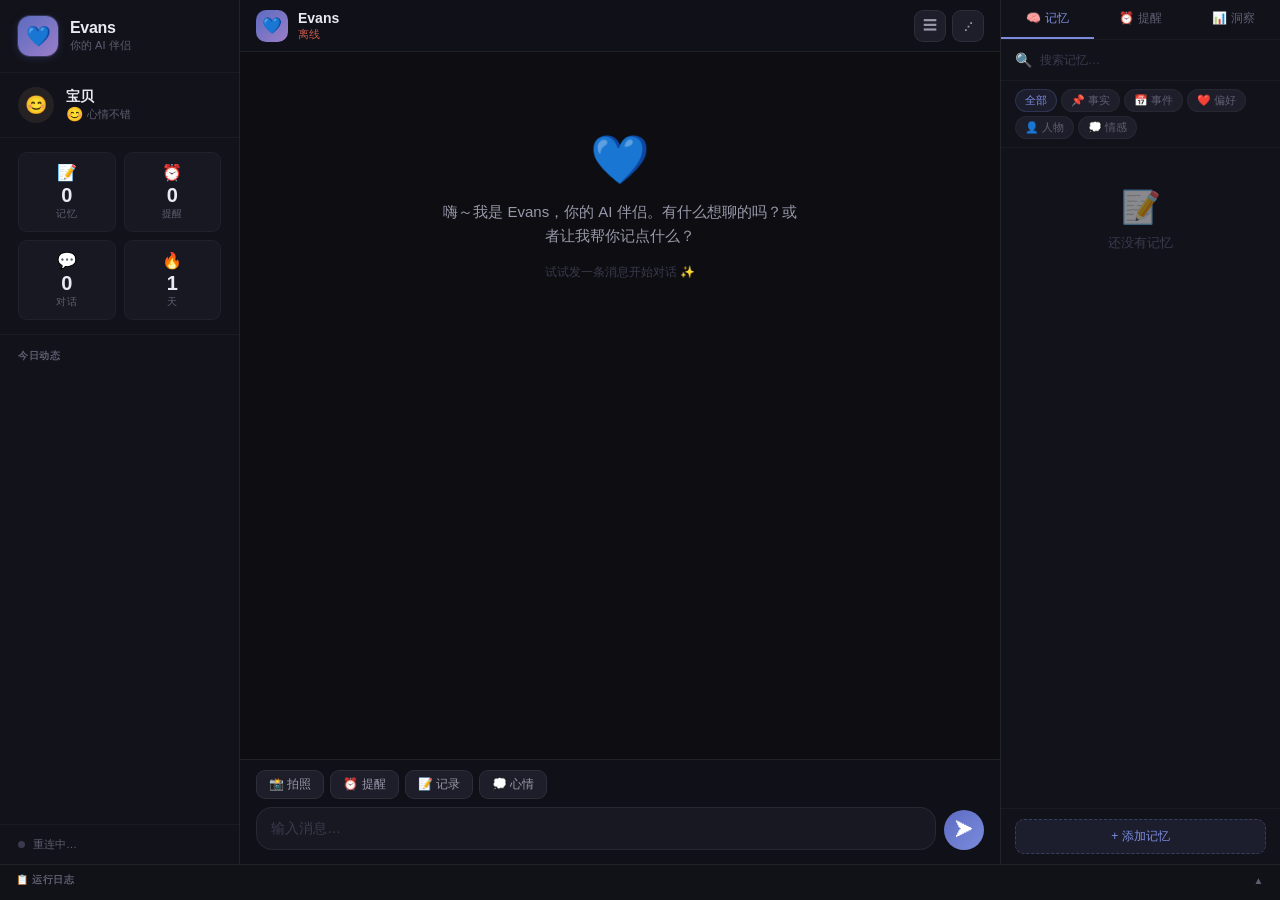
==== static/index.html @ 9df2a65f "feat: Evans AI Companion - 记忆/提醒/陪伴/感知 四大支柱: - 🧠 结构化记忆系统 (事实/事件/偏好/人物/情感) - ⏰ 自然语言提醒引擎 - 💬 温暖人设陪伴对话 " ====
<!DOCTYPE html>
<html lang="zh-CN">
<head>
  <meta charset="UTF-8" />
  <meta name="viewport" content="width=device-width, initial-scale=1.0" />
  <title>Evans — AI 伴侣</title>
  <link rel="stylesheet" href="style.css" />
</head>
<body>

<div id="app">

  <!-- ══════════ 左侧边栏 ══════════ -->
  <aside id="sidebar-left">
    <!-- 品牌 -->
    <div class="sidebar-brand">
      <div class="brand-avatar">💙</div>
      <div class="brand-info">
        <h1>Evans</h1>
        <span id="brandStatus">你的 AI 伴侣</span>
      </div>
    </div>

    <!-- 用户资料 -->
    <div class="sidebar-profile">
      <div class="profile-avatar">😊</div>
      <div>
        <div class="profile-name" id="userName">宝贝</div>
        <div class="profile-mood"><span class="mood-emoji" id="moodEmoji">😊</span><span id="moodText">心情不错</span></div>
      </div>
    </div>

    <!-- 快速统计 -->
    <div class="sidebar-stats">
      <div class="stat-card">
        <div class="stat-icon">📝</div>
        <div class="stat-value" id="statMemories">0</div>
        <div class="stat-label">记忆</div>
      </div>
      <div class="stat-card">
        <div class="stat-icon">⏰</div>
        <div class="stat-value" id="statReminders">0</div>
        <div class="stat-label">提醒</div>
      </div>
      <div class="stat-card">
        <div class="stat-icon">💬</div>
        <div class="stat-value" id="statChats">0</div>
        <div class="stat-label">对话</div>
      </div>
      <div class="stat-card">
        <div class="stat-icon">🔥</div>
        <div class="stat-value" id="statStreak">1</div>
        <div class="stat-label">天</div>
      </div>
    </div>

    <!-- 今日时间线 -->
    <div class="sidebar-timeline">
      <div class="timeline-title">今日动态</div>
      <div class="timeline-dots" id="timelineDots">
        <!-- JS 生成 -->
      </div>
    </div>

    <!-- 连接状态 -->
    <div class="sidebar-footer">
      <div class="conn-dot" id="connDot"></div>
      <span id="connText">连接中…</span>
    </div>
  </aside>

  <!-- ══════════ 中间聊天区 ══════════ -->
  <main id="chat-main">
    <!-- 聊天头部 -->
    <div class="chat-header">
      <div class="chat-header-left">
        <div class="chat-header-avatar">💙</div>
        <div class="chat-header-info">
          <h2>Evans</h2>
          <span id="headerStatus">在线</span>
        </div>
      </div>
      <div class="chat-header-actions">
        <button class="sidebar-toggle-left" onclick="toggleSidebar('left')" title="侧栏">☰</button>
        <button class="sidebar-toggle-right" onclick="toggleSidebar('right')" title="面板">⋰</button>
      </div>
    </div>

    <!-- 消息容器 -->
    <div class="chat-messages" id="chatMessages">
      <div class="chat-welcome" id="chatWelcome">
        <div class="welcome-avatar">💙</div>
        <div class="welcome-text">嗨～我是 Evans，你的 AI 伴侣。有什么想聊的吗？或者让我帮你记点什么？</div>
        <div class="welcome-hint">试试发一条消息开始对话 ✨</div>
      </div>
    </div>

    <!-- 打字指示器 -->
    <div class="typing-indicator" id="typingIndicator">
      <div class="typing-avatar">💙</div>
      <div class="typing-dots"><span></span><span></span><span></span></div>
    </div>

    <!-- 输入区 -->
    <div class="chat-input-area">
      <div class="quick-actions">
        <button class="quick-action-btn" onclick="toggleCamera()" id="btnCamera">📸 拍照</button>
        <button class="quick-action-btn" onclick="openModal('reminderModal')">⏰ 提醒</button>
        <button class="quick-action-btn" onclick="openModal('memoryModal')">📝 记录</button>
        <button class="quick-action-btn" onclick="sendMoodCheck()">💭 心情</button>
      </div>

      <!-- 相机预览 -->
      <div class="camera-preview" id="cameraPreview">
        <video id="cameraVideo" autoplay muted playsinline></video>
        <canvas id="cameraCanvas" style="display:none"></canvas>
        <div class="camera-overlay" id="cameraOverlay">正在启动摄像头…</div>
        <div class="camera-actions">
          <button class="capture-btn" onclick="captureAndSend()">📸 拍照分析</button>
          <button onclick="toggleCamera()">关闭</button>
        </div>
      </div>

      <div class="chat-input-row">
        <textarea id="chatInput" placeholder="输入消息…" rows="1"></textarea>
        <button class="send-btn" id="sendBtn" onclick="sendMessage()">➤</button>
      </div>
    </div>
  </main>

  <!-- ══════════ 右侧面板 ══════════ -->
  <aside id="sidebar-right">
    <!-- 标签页 -->
    <div class="panel-tabs">
      <button class="panel-tab active" data-tab="memory" onclick="switchTab('memory')">🧠 记忆</button>
      <button class="panel-tab" data-tab="reminders" onclick="switchTab('reminders')">⏰ 提醒</button>
      <button class="panel-tab" data-tab="insights" onclick="switchTab('insights')">📊 洞察</button>
    </div>

    <!-- 记忆面板 -->
    <div class="tab-content active" id="tabMemory">
      <div class="memory-search">
        <span class="search-icon">🔍</span>
        <input type="text" placeholder="搜索记忆…" id="memorySearchInput" oninput="filterMemories()">
      </div>
      <div class="memory-categories">
        <button class="cat-tag active" data-cat="all" onclick="filterCat('all')">全部</button>
        <button class="cat-tag" data-cat="fact" onclick="filterCat('fact')">📌 事实</button>
        <button class="cat-tag" data-cat="event" onclick="filterCat('event')">📅 事件</button>
        <button class="cat-tag" data-cat="preference" onclick="filterCat('preference')">❤️ 偏好</button>
        <button class="cat-tag" data-cat="people" onclick="filterCat('people')">👤 人物</button>
        <button class="cat-tag" data-cat="emotion" onclick="filterCat('emotion')">💭 情感</button>
      </div>
      <div class="memory-list" id="memoryList">
        <div class="empty-state" id="memoryEmpty">
          <div class="empty-state-icon">📝</div>
          <div>还没有记忆</div>
        </div>
      </div>
      <div class="memory-add-bar">
        <button class="add-btn" onclick="openModal('memoryModal')">+ 添加记忆</button>
      </div>
    </div>

    <!-- 提醒面板 -->
    <div class="tab-content" id="tabReminders">
      <div class="reminder-list" id="reminderList">
        <div class="empty-state" id="reminderEmpty">
          <div class="empty-state-icon">⏰</div>
          <div>暂无提醒</div>
        </div>
      </div>
      <div class="memory-add-bar">
        <button class="add-btn" onclick="openModal('reminderModal')">+ 添加提醒</button>
      </div>
    </div>

    <!-- 洞察面板 -->
    <div class="tab-content" id="tabInsights">
      <div class="insights-content">
        <div class="insight-section">
          <h3>今日心情</h3>
          <div class="mood-emoji-display" id="insightMoodEmoji">😊</div>
          <div class="mood-label" id="insightMoodLabel">心情不错</div>
        </div>
        <div class="insight-section">
          <h3>最近情绪趋势</h3>
          <div class="mood-chart" id="moodChart">
            <!-- JS 生成 -->
          </div>
        </div>
        <div class="insight-section">
          <h3>主动关怀记录</h3>
          <div class="proactivity-log" id="proactivityLog">
            <div class="empty-state"><div class="empty-state-icon">✨</div><div>暂无</div></div>
          </div>
        </div>
      </div>
    </div>
  </aside>

</div>

<!-- ══════════ 底部日志 ══════════ -->
<div id="log-footer">
  <div class="log-toggle" onclick="toggleLog()">
    <span>📋 运行日志</span>
    <span class="log-toggle-chevron">▲</span>
  </div>
  <div class="log-list" id="logList"></div>
</div>

<!-- ══════════ 添加记忆弹窗 ══════════ -->
<div class="modal-overlay" id="memoryModal">
  <div class="modal">
    <div class="modal-header">
      <span>📝 添加记忆</span>
      <button class="modal-close" onclick="closeModal('memoryModal')">✕</button>
    </div>
    <div class="modal-body">
      <label>
        内容
        <textarea id="memoryContent" placeholder="想记住什么？"></textarea>
      </label>
      <label>
        分类
        <select id="memoryCategory">
          <option value="fact">📌 事实</option>
          <option value="event">📅 事件</option>
          <option value="preference">❤️ 偏好</option>
          <option value="people">👤 人物</option>
          <option value="emotion">💭 情感</option>
        </select>
      </label>
    </div>
    <div class="modal-footer">
      <button class="btn-modal secondary" onclick="closeModal('memoryModal')">取消</button>
      <button class="btn-modal primary" onclick="addMemory()">保存</button>
    </div>
  </div>
</div>

<!-- ══════════ 添加提醒弹窗 ══════════ -->
<div class="modal-overlay" id="reminderModal">
  <div class="modal">
    <div class="modal-header">
      <span>⏰ 添加提醒</span>
      <button class="modal-close" onclick="closeModal('reminderModal')">✕</button>
    </div>
    <div class="modal-body">
      <label>
        提醒内容
        <input type="text" id="reminderContent" placeholder="比如：下午3点开会">
      </label>
      <label>
        时间
        <input type="datetime-local" id="reminderTime">
      </label>
    </div>
    <div class="modal-footer">
      <button class="btn-modal secondary" onclick="closeModal('reminderModal')">取消</button>
      <button class="btn-modal primary" onclick="addReminder()">保存</button>
    </div>
  </div>
</div>

<script src="app.js"></script>
</body>
</html>
---- static/style.css ----
/* ═══════════════════════════════════════════════
   Evans AI Companion — Warm Dark Theme
   ═══════════════════════════════════════════════ */

:root {
  --bg-0:      #0d0d12;
  --bg-1:      #12121a;
  --bg-2:      #181822;
  --bg-3:      #1e1e2a;
  --bg-4:      #262636;
  --bg-hover:  rgba(255,255,255,.04);
  --text-1:    #eaeaf2;
  --text-2:    #9898aa;
  --text-3:    #5e5e72;
  --text-4:    #3a3a4e;
  --sep:       rgba(255,255,255,.07);
  --sep-2:     rgba(255,255,255,.04);
  --accent:    #7b8cde;
  --accent-2:  #5c6bc0;
  --accent-bg: rgba(123,140,222,.10);
  --green:     #4caf72;
  --green-bg:  rgba(76,175,114,.10);
  --yellow:    #c4975a;
  --yellow-bg: rgba(196,151,90,.10);
  --red:       #c4594a;
  --red-bg:    rgba(196,89,74,.10);
  --purple:    #9b7ec8;
  --purple-bg: rgba(155,126,200,.10);
  --teal:      #5fa8b8;
  --teal-bg:   rgba(95,168,184,.10);
  --orange:    #c48050;
  --orange-bg: rgba(196,128,80,.10);
  --warm:      #d4a574;
  --warm-bg:   rgba(212,165,116,.10);
  --pink:      #c4748a;
  --pink-bg:   rgba(196,116,138,.10);
  --r-xs: 6px;
  --r-sm: 9px;
  --r:    12px;
  --r-lg: 16px;
  --r-xl: 20px;
  --font:      -apple-system, 'SF Pro Text', 'Helvetica Neue', 'PingFang SC', 'Hiragino Sans GB', sans-serif;
  --font-mono: 'SF Mono', 'Menlo', 'Consolas', monospace;
  --shadow-sm: 0 1px 4px rgba(0,0,0,.45);
  --shadow:    0 4px 16px rgba(0,0,0,.55);
}

*, *::before, *::after { box-sizing: border-box; margin: 0; padding: 0; }
html, body { height: 100%; overflow: hidden; }
body {
  background: var(--bg-0);
  color: var(--text-1);
  font-family: var(--font);
  font-size: 13px;
  -webkit-font-smoothing: antialiased;
  display: flex;
  flex-direction: column;
}

#app {
  flex: 1;
  display: grid;
  grid-template-columns: 240px 1fr 280px;
  overflow: hidden;
}

/* ══════════ LEFT SIDEBAR ══════════ */
#sidebar-left {
  background: var(--bg-1);
  border-right: 1px solid var(--sep);
  display: flex;
  flex-direction: column;
  overflow-y: auto;
}

.sidebar-brand {
  display: flex; align-items: center; gap: 12px;
  padding: 16px 18px;
  border-bottom: 1px solid var(--sep-2);
}
.brand-avatar {
  width: 40px; height: 40px; border-radius: 12px;
  background: linear-gradient(135deg, var(--accent-2), var(--purple));
  display: flex; align-items: center; justify-content: center;
  font-size: 20px;
  box-shadow: 0 0 0 1px rgba(123,140,222,.25), 0 2px 8px rgba(92,107,192,.25);
}
.brand-info h1 { font-size: 16px; font-weight: 700; letter-spacing: -.3px; }
.brand-info span { font-size: 11px; color: var(--text-3); }

.sidebar-profile {
  display: flex; align-items: center; gap: 12px;
  padding: 14px 18px;
  border-bottom: 1px solid var(--sep-2);
}
.profile-avatar {
  width: 36px; height: 36px; border-radius: 50%;
  background: var(--warm-bg); display: flex; align-items: center; justify-content: center;
  font-size: 18px;
}
.profile-name { font-size: 14px; font-weight: 600; }
.profile-mood { font-size: 11px; color: var(--text-3); display: flex; align-items: center; gap: 4px; }
.mood-emoji { font-size: 14px; }

.sidebar-stats {
  display: grid; grid-template-columns: 1fr 1fr;
  gap: 8px; padding: 14px 18px;
  border-bottom: 1px solid var(--sep-2);
}
.stat-card {
  background: var(--bg-2);
  border: 1px solid var(--sep-2);
  border-radius: var(--r-sm);
  padding: 10px;
  text-align: center;
}
.stat-icon { font-size: 16px; margin-bottom: 2px; }
.stat-value { font-size: 20px; font-weight: 700; color: var(--text-1); font-variant-numeric: tabular-nums; }
.stat-label { font-size: 10px; color: var(--text-3); text-transform: uppercase; letter-spacing: .5px; }

.sidebar-timeline {
  padding: 14px 18px; flex: 1;
}
.timeline-title { font-size: 10px; color: var(--text-3); font-weight: 700; letter-spacing: .7px; text-transform: uppercase; margin-bottom: 10px; }
.timeline-dots { display: flex; flex-direction: column; gap: 6px; }
.timeline-dot {
  display: flex; align-items: center; gap: 8px;
  font-size: 11px; color: var(--text-2);
}
.timeline-dot::before {
  content: ""; width: 6px; height: 6px; border-radius: 50%;
  background: var(--accent); flex-shrink: 0;
}

.sidebar-footer {
  padding: 12px 18px;
  border-top: 1px solid var(--sep-2);
  display: flex; align-items: center; gap: 8px;
  font-size: 11px; color: var(--text-3);
}
.conn-dot {
  width: 7px; height: 7px; border-radius: 50%;
  background: var(--text-4); transition: all .3s;
}
.conn-dot.online { background: var(--green); box-shadow: 0 0 0 3px rgba(76,175,114,.18); }

/* ══════════ CHAT MAIN ══════════ */
#chat-main {
  display: flex; flex-direction: column;
  overflow: hidden;
  background: var(--bg-0);
}

.chat-header {
  height: 52px; flex-shrink: 0;
  background: rgba(18,18,26,.88);
  backdrop-filter: blur(24px);
  border-bottom: 1px solid var(--sep);
  display: flex; align-items: center; justify-content: space-between;
  padding: 0 16px;
}
.chat-header-left { display: flex; align-items: center; gap: 10px; }
.chat-header-avatar {
  width: 32px; height: 32px; border-radius: 10px;
  background: linear-gradient(135deg, var(--accent-2), var(--purple));
  display: flex; align-items: center; justify-content: center;
  font-size: 16px;
}
.chat-header-info h2 { font-size: 14px; font-weight: 600; }
.chat-header-info span { font-size: 11px; color: var(--green); }
.chat-header-actions { display: flex; gap: 6px; }
.chat-header-actions button {
  background: var(--bg-3); border: 1px solid var(--sep);
  color: var(--text-2); width: 32px; height: 32px;
  border-radius: var(--r-sm); cursor: pointer; font-size: 14px;
  display: flex; align-items: center; justify-content: center;
  transition: all .15s;
}
.chat-header-actions button:hover { background: var(--bg-4); color: var(--text-1); }

/* Messages */
.chat-messages {
  flex: 1; overflow-y: auto; padding: 20px 24px;
  display: flex; flex-direction: column; gap: 12px;
}

.chat-welcome {
  display: flex; flex-direction: column; align-items: center;
  justify-content: center; padding: 60px 24px; gap: 12px; text-align: center;
}
.welcome-avatar { font-size: 48px; animation: float 4s ease-in-out infinite; }
.welcome-text { font-size: 15px; color: var(--text-2); max-width: 360px; line-height: 1.6; }
.welcome-hint { font-size: 12px; color: var(--text-4); margin-top: 4px; }
@keyframes float { 0%,100% { transform: translateY(0); } 50% { transform: translateY(-6px); } }

.msg {
  display: flex; gap: 10px; max-width: 75%;
  animation: msgIn .3s cubic-bezier(.4,0,.2,1) both;
}
@keyframes msgIn { from { opacity: 0; transform: translateY(8px); } to { opacity: 1; transform: translateY(0); } }

.msg.user { align-self: flex-end; flex-direction: row-reverse; }
.msg.assistant { align-self: flex-start; }

.msg-avatar {
  width: 32px; height: 32px; border-radius: 10px;
  display: flex; align-items: center; justify-content: center;
  font-size: 16px; flex-shrink: 0;
}
.msg.assistant .msg-avatar {
  background: linear-gradient(135deg, var(--accent-2), var(--purple));
}
.msg.user .msg-avatar {
  background: var(--warm-bg);
}

.msg-bubble {
  padding: 10px 14px;
  border-radius: var(--r-lg);
  line-height: 1.6;
  font-size: 14px;
  position: relative;
}
.msg.assistant .msg-bubble {
  background: var(--bg-2);
  border: 1px solid var(--sep);
  border-bottom-left-radius: 4px;
  color: var(--text-1);
}
.msg.user .msg-bubble {
  background: linear-gradient(135deg, var(--accent-2), var(--accent));
  color: #fff;
  border-bottom-right-radius: 4px;
}

.msg-time {
  font-size: 10px; color: var(--text-4);
  margin-top: 4px; text-align: right;
}
.msg.assistant .msg-time { text-align: left; }

.msg-meta {
  display: flex; gap: 6px; margin-top: 4px; flex-wrap: wrap;
}
.msg-tag {
  font-size: 9px; padding: 1px 6px; border-radius: 10px;
  background: var(--bg-3); color: var(--text-3); border: 1px solid var(--sep-2);
}
.msg-tag.memory { background: var(--purple-bg); color: var(--purple); border-color: rgba(155,126,200,.2); }
.msg-tag.reminder { background: var(--orange-bg); color: var(--orange); border-color: rgba(196,128,80,.2); }
.msg-tag.mood { background: var(--warm-bg); color: var(--warm); border-color: rgba(212,165,116,.2); }

.msg-proactive::before {
  content: "✨ "; font-size: 12px;
}

/* Typing */
.typing-indicator {
  display: none; padding: 0 24px 8px;
  align-items: center; gap: 10px;
}
.typing-indicator.show { display: flex; }
.typing-avatar {
  width: 32px; height: 32px; border-radius: 10px;
  background: linear-gradient(135deg, var(--accent-2), var(--purple));
  display: flex; align-items: center; justify-content: center;
  font-size: 16px; flex-shrink: 0;
}
.typing-dots { display: flex; gap: 4px; padding: 12px 16px; background: var(--bg-2); border: 1px solid var(--sep); border-radius: var(--r-lg); border-bottom-left-radius: 4px; }
.typing-dots span {
  width: 6px; height: 6px; border-radius: 50%;
  background: var(--text-3); animation: typingBounce .6s ease-in-out infinite;
}
.typing-dots span:nth-child(2) { animation-delay: .15s; }
.typing-dots span:nth-child(3) { animation-delay: .3s; }
@keyframes typingBounce { 0%,100% { transform: translateY(0); opacity:.4; } 50% { transform: translateY(-4px); opacity:1; } }

/* Input area */
.chat-input-area {
  flex-shrink: 0;
  background: rgba(18,18,26,.88);
  backdrop-filter: blur(24px);
  border-top: 1px solid var(--sep);
  padding: 10px 16px 14px;
}

.quick-actions {
  display: flex; gap: 6px; margin-bottom: 8px;
}
.quick-action-btn {
  background: var(--bg-3); border: 1px solid var(--sep);
  color: var(--text-2); padding: 5px 12px;
  border-radius: var(--r-sm); cursor: pointer;
  font-size: 12px; font-family: var(--font);
  transition: all .15s;
}
.quick-action-btn:hover { background: var(--bg-4); color: var(--text-1); }
.quick-action-btn.active { background: var(--accent-bg); color: var(--accent); border-color: rgba(123,140,222,.3); }

.camera-preview {
  display: none; position: relative;
  background: #000; border-radius: var(--r);
  overflow: hidden; margin-bottom: 8px;
  aspect-ratio: 16/9;
}
.camera-preview.show { display: block; }
.camera-preview video { width: 100%; height: 100%; object-fit: cover; }
.camera-overlay {
  position: absolute; inset: 0;
  display: flex; align-items: center; justify-content: center;
  color: var(--text-3); font-size: 12px; background: rgba(0,0,0,.5);
}
.camera-actions {
  position: absolute; bottom: 8px; left: 50%; transform: translateX(-50%);
  display: flex; gap: 8px;
}
.camera-actions button {
  padding: 6px 14px; border-radius: var(--r-sm);
  border: none; font-size: 12px; cursor: pointer;
  font-family: var(--font);
}
.camera-actions .capture-btn { background: var(--accent-2); color: #fff; }
.camera-actions button:not(.capture-btn) { background: rgba(0,0,0,.6); color: #fff; }

.chat-input-row {
  display: flex; gap: 8px; align-items: flex-end;
}
.chat-input-row textarea {
  flex: 1; background: var(--bg-2); border: 1px solid var(--sep);
  color: var(--text-1); padding: 10px 14px;
  font-family: var(--font); font-size: 14px;
  border-radius: var(--r-lg); outline: none;
  resize: none; max-height: 120px; line-height: 1.5;
  transition: border-color .18s;
}
.chat-input-row textarea::placeholder { color: var(--text-4); }
.chat-input-row textarea:focus { border-color: rgba(123,140,222,.4); }

.send-btn {
  width: 40px; height: 40px; border-radius: 50%;
  background: linear-gradient(135deg, var(--accent-2), var(--accent));
  border: none; color: #fff; font-size: 18px;
  cursor: pointer; transition: all .15s;
  display: flex; align-items: center; justify-content: center;
  flex-shrink: 0;
}
.send-btn:hover { transform: scale(1.05); }
.send-btn:active { transform: scale(.95); }

/* ══════════ RIGHT SIDEBAR ══════════ */
#sidebar-right {
  background: var(--bg-1);
  border-left: 1px solid var(--sep);
  display: flex; flex-direction: column;
  overflow: hidden;
}

.panel-tabs {
  display: flex; border-bottom: 1px solid var(--sep-2);
  flex-shrink: 0;
}
.panel-tab {
  flex: 1; padding: 10px 8px;
  background: none; border: none; border-bottom: 2px solid transparent;
  color: var(--text-3); font-size: 12px; cursor: pointer;
  font-family: var(--font); transition: all .15s;
}
.panel-tab:hover { color: var(--text-2); }
.panel-tab.active { color: var(--accent); border-bottom-color: var(--accent); }

.tab-content {
  display: none; flex: 1; overflow-y: auto;
  flex-direction: column;
}
.tab-content.active { display: flex; }

/* Memory */
.memory-search {
  display: flex; align-items: center; gap: 8px;
  padding: 12px 14px; border-bottom: 1px solid var(--sep-2);
}
.search-icon { font-size: 14px; color: var(--text-3); }
.memory-search input {
  flex: 1; background: none; border: none;
  color: var(--text-1); font-size: 12px; outline: none;
  font-family: var(--font);
}
.memory-search input::placeholder { color: var(--text-4); }

.memory-categories {
  display: flex; gap: 4px; padding: 8px 14px;
  border-bottom: 1px solid var(--sep-2);
  flex-wrap: wrap;
}
.cat-tag {
  padding: 3px 9px; border-radius: 20px;
  background: var(--bg-3); color: var(--text-3);
  border: 1px solid var(--sep-2);
  font-size: 11px; cursor: pointer;
  font-family: var(--font); transition: all .15s;
}
.cat-tag:hover { color: var(--text-2); }
.cat-tag.active { background: var(--accent-bg); color: var(--accent); border-color: rgba(123,140,222,.2); }

.memory-list {
  flex: 1; overflow-y: auto; padding: 8px 14px;
  display: flex; flex-direction: column; gap: 6px;
}

.memory-item {
  background: var(--bg-2); border: 1px solid var(--sep-2);
  border-radius: var(--r-sm); padding: 10px 12px;
  transition: all .15s; cursor: pointer;
}
.memory-item:hover { background: var(--bg-3); border-color: var(--sep); }
.memory-item-header { display: flex; justify-content: space-between; align-items: center; margin-bottom: 4px; }
.memory-item-cat {
  font-size: 10px; padding: 1px 7px; border-radius: 10px;
  font-weight: 600;
}
.memory-item-cat.facts { background: var(--teal-bg); color: var(--teal); }
.memory-item-cat.events { background: var(--green-bg); color: var(--green); }
.memory-item-cat.preferences { background: var(--pink-bg); color: var(--pink); }
.memory-item-cat.people { background: var(--purple-bg); color: var(--purple); }
.memory-item-cat.emotions { background: var(--warm-bg); color: var(--warm); }
.memory-item-time { font-size: 10px; color: var(--text-4); }
.memory-item-text { font-size: 12px; color: var(--text-2); line-height: 1.5; }
.memory-item-actions {
  display: none; gap: 6px; margin-top: 6px; justify-content: flex-end;
}
.memory-item:hover .memory-item-actions { display: flex; }
.memory-item-actions button {
  background: var(--bg-3); border: 1px solid var(--sep);
  color: var(--text-3); padding: 3px 8px; border-radius: 6px;
  font-size: 10px; cursor: pointer; font-family: var(--font);
}
.memory-item-actions button:hover { color: var(--red); }

.memory-add-bar {
  padding: 10px 14px; border-top: 1px solid var(--sep-2);
  flex-shrink: 0;
}
.add-btn {
  width: 100%; padding: 8px;
  background: var(--accent-bg); border: 1px dashed rgba(123,140,222,.3);
  color: var(--accent); border-radius: var(--r-sm);
  font-size: 12px; cursor: pointer; font-family: var(--font);
  transition: all .15s;
}
.add-btn:hover { background: rgba(123,140,222,.15); }

/* Reminders */
.reminder-list {
  flex: 1; overflow-y: auto; padding: 8px 14px;
  display: flex; flex-direction: column; gap: 6px;
}
.reminder-item {
  background: var(--bg-2); border: 1px solid var(--sep-2);
  border-radius: var(--r-sm); padding: 10px 12px;
  border-left: 3px solid var(--orange);
  transition: all .15s;
}
.reminder-item:hover { background: var(--bg-3); }
.reminder-item.done { opacity: .5; border-left-color: var(--text-4); }
.reminder-item-header { display: flex; justify-content: space-between; align-items: center; margin-bottom: 4px; }
.reminder-item-time-icon { font-size: 12px; color: var(--orange); }
.reminder-item-status { font-size: 10px; padding: 1px 7px; border-radius: 10px; }
.reminder-item-status.active { background: var(--orange-bg); color: var(--orange); }
.reminder-item-status.done { background: var(--bg-4); color: var(--text-3); }
.reminder-item-text { font-size: 12px; color: var(--text-1); }
.reminder-item-trigger { font-size: 10px; color: var(--text-3); margin-top: 3px; }
.reminder-item-actions {
  display: none; gap: 6px; margin-top: 6px;
}
.reminder-item:hover .reminder-item-actions { display: flex; }
.reminder-item-actions button {
  background: var(--bg-3); border: 1px solid var(--sep);
  color: var(--text-3); padding: 3px 8px; border-radius: 6px;
  font-size: 10px; cursor: pointer; font-family: var(--font);
}
.reminder-item-actions button:hover { color: var(--red); }
.reminder-item-actions .done-btn:hover { color: var(--green); }

/* Insights */
.insights-content { padding: 14px; display: flex; flex-direction: column; gap: 16px; }
.insight-section h3 { font-size: 10px; color: var(--text-3); font-weight: 700; letter-spacing: .7px; text-transform: uppercase; margin-bottom: 8px; }
.mood-emoji-display { font-size: 48px; text-align: center; }
.mood-label { text-align: center; font-size: 13px; color: var(--text-2); }
.mood-chart {
  display: flex; align-items: flex-end; gap: 4px; height: 60px; padding: 8px 0;
}
.mood-bar {
  flex: 1; border-radius: 3px 3px 0 0; transition: height .3s;
  min-height: 4px;
}
.proactivity-log { display: flex; flex-direction: column; gap: 4px; }

/* ══════════ LOG FOOTER ══════════ */
#log-footer {
  flex-shrink: 0; height: 36px;
  background: rgba(18,18,26,.88);
  border-top: 1px solid var(--sep);
  display: flex; flex-direction: column;
  transition: height .3s;
  overflow: hidden;
}
#log-footer.open { height: 140px; }
.log-toggle {
  display: flex; justify-content: space-between; align-items: center;
  padding: 8px 16px; cursor: pointer; font-size: 10px;
  color: var(--text-3); font-weight: 600; letter-spacing: .6px;
  text-transform: uppercase; flex-shrink: 0;
}
.log-toggle-chevron { transition: transform .3s; }
#log-footer.open .log-toggle-chevron { transform: rotate(180deg); }
.log-list { flex: 1; overflow-y: auto; padding: 4px 16px; display: flex; flex-direction: column; gap: 1px; }
.log-item { display: flex; gap: 8px; font-size: 11px; }
.log-ts { color: var(--text-4); font-family: var(--font-mono); font-size: 10px; flex-shrink: 0; width: 72px; }
.log-detail { color: var(--text-2); }

/* ══════════ MODALS ══════════ */
.modal-overlay {
  display: none; position: fixed; inset: 0;
  background: rgba(0,0,0,.6); z-index: 1000;
  align-items: center; justify-content: center;
  backdrop-filter: blur(4px);
}
.modal-overlay.show { display: flex; }
.modal {
  background: var(--bg-2); border: 1px solid var(--sep);
  border-radius: var(--r-lg); width: 400px; max-width: 90vw;
  box-shadow: var(--shadow);
}
.modal-header {
  display: flex; justify-content: space-between; align-items: center;
  padding: 14px 18px; border-bottom: 1px solid var(--sep-2);
  font-size: 14px; font-weight: 600;
}
.modal-close {
  background: none; border: none; color: var(--text-3);
  font-size: 16px; cursor: pointer;
}
.modal-body { padding: 18px; display: flex; flex-direction: column; gap: 14px; }
.modal-body label { display: flex; flex-direction: column; gap: 6px; font-size: 12px; color: var(--text-2); }
.modal-body textarea, .modal-body input, .modal-body select {
  background: var(--bg-3); border: 1px solid var(--sep);
  color: var(--text-1); padding: 9px 12px;
  border-radius: var(--r-sm); font-size: 13px;
  font-family: var(--font); outline: none;
  transition: border-color .18s;
}
.modal-body textarea:focus, .modal-body input:focus { border-color: rgba(123,140,222,.4); }
.modal-body textarea { resize: vertical; min-height: 80px; }
.modal-footer {
  display: flex; gap: 8px; justify-content: flex-end;
  padding: 14px 18px; border-top: 1px solid var(--sep-2);
}
.btn-modal {
  padding: 8px 20px; border-radius: var(--r-sm); border: none;
  font-size: 13px; cursor: pointer; font-family: var(--font); font-weight: 500;
}
.btn-modal.primary { background: var(--accent-2); color: #fff; }
.btn-modal.primary:hover { background: var(--accent); }
.btn-modal.secondary { background: var(--bg-3); color: var(--text-2); border: 1px solid var(--sep); }

/* ══════════ EMPTY STATE ══════════ */
.empty-state { padding: 32px 16px; text-align: center; color: var(--text-4); font-size: 13px; }
.empty-state-icon { font-size: 32px; margin-bottom: 8px; opacity: .5; }

/* ══════════ SCROLLBAR ══════════ */
::-webkit-scrollbar { width: 3px; height: 3px; }
::-webkit-scrollbar-track { background: transparent; }
::-webkit-scrollbar-thumb { background: var(--bg-4); border-radius: 2px; }

/* ══════════ RESPONSIVE ══════════ */
@media (max-width: 1100px) {
  #app { grid-template-columns: 0 1fr 280px; }
  #sidebar-left { display: none; }
  #sidebar-left.show { display: flex; position: fixed; left: 0; top: 0; bottom: 0; width: 240px; z-index: 100; }
}
@media (max-width: 768px) {
  #app { grid-template-columns: 1fr; }
  #sidebar-right { display: none; }
  #sidebar-right.show { display: flex; position: fixed; right: 0; top: 0; bottom: 0; width: 280px; z-index: 100; }
}
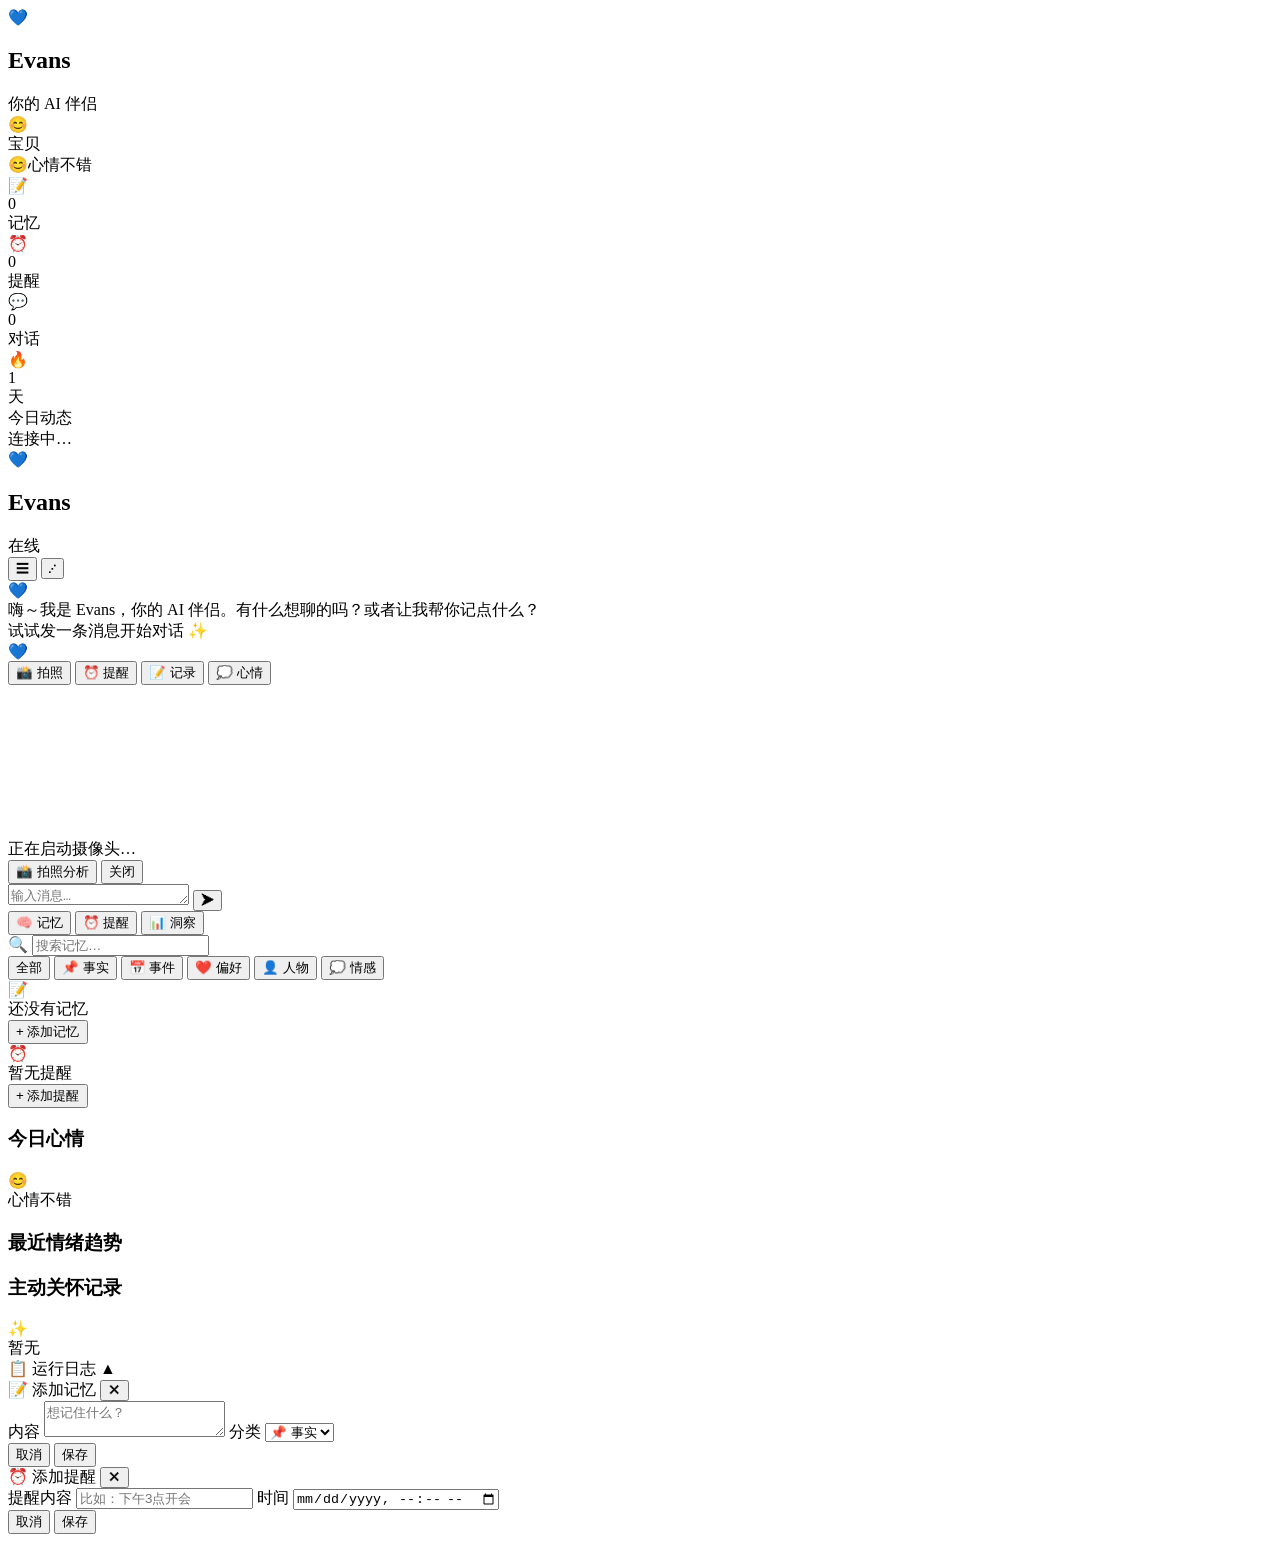
==== commit 6a823b72: "feat: 记忆系统语义检索升级 + UI资源路径修复 - companion_memory.py:   - 新增语义检索：Embedding向量 + GLM Chat语义排序( fallback) " ====
--- a/static/index.html
+++ b/static/index.html
@@ -4,7 +4,7 @@
   <meta charset="UTF-8" />
   <meta name="viewport" content="width=device-width, initial-scale=1.0" />
   <title>Evans — AI 伴侣</title>
-  <link rel="stylesheet" href="style.css" />
+  <link rel="stylesheet" href="/assets/style.css" />
 </head>
 <body>
 
@@ -264,6 +264,6 @@
   </div>
 </div>
 
-<script src="app.js"></script>
+<script src="/assets/app.js"></script>
 </body>
 </html>
